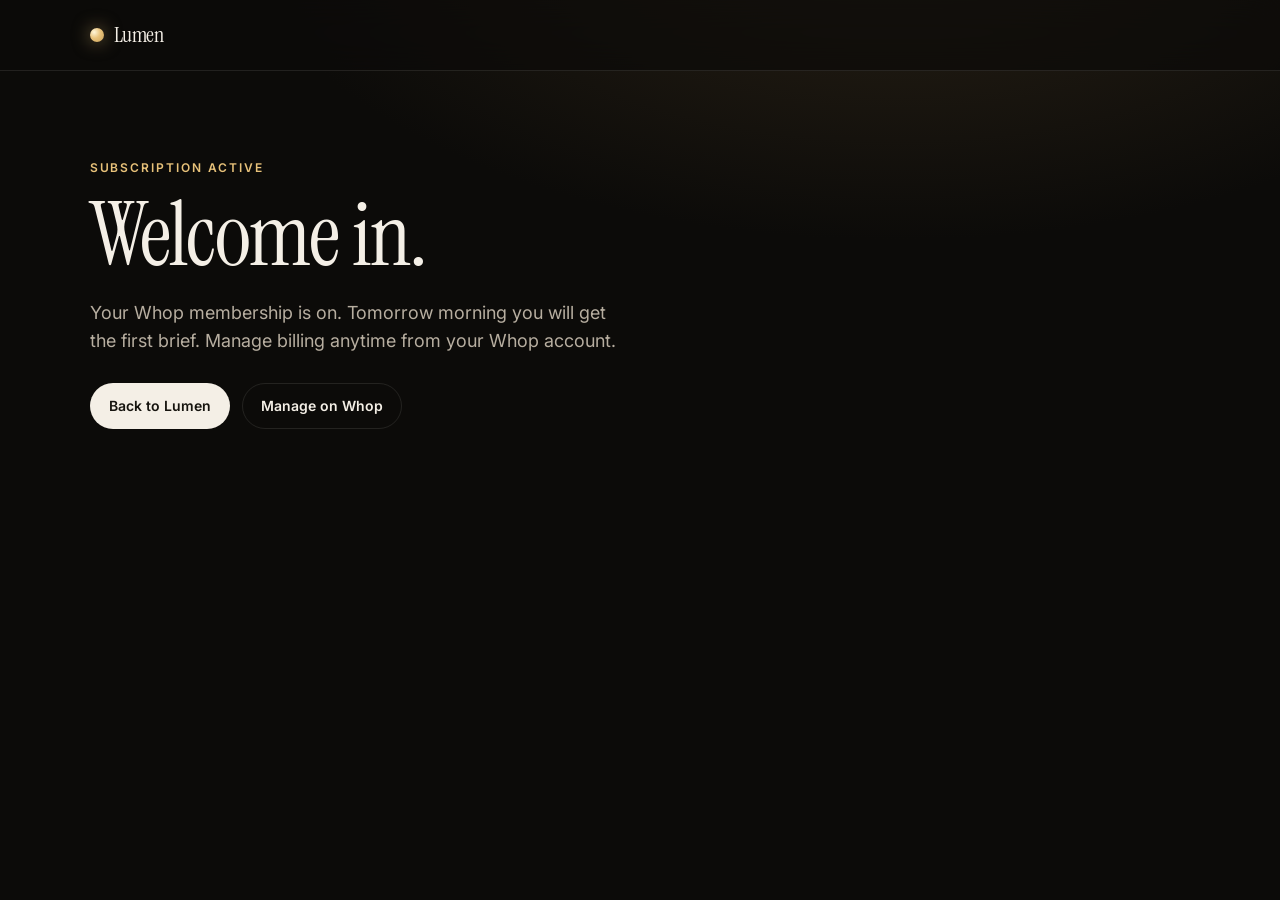
==== success.html @ bfe964a1 "Add Lumen marketing site with Whop checkout" ====
<!DOCTYPE html>
<html lang="en">
<head>
  <meta charset="UTF-8" />
  <meta name="viewport" content="width=device-width, initial-scale=1" />
  <title>You're in — Lumen</title>
  <link rel="preconnect" href="https://fonts.googleapis.com" />
  <link rel="preconnect" href="https://fonts.gstatic.com" crossorigin />
  <link href="https://fonts.googleapis.com/css2?family=Instrument+Serif:ital@0;1&family=Inter:wght@400;500;600&display=swap" rel="stylesheet" />
  <link rel="stylesheet" href="styles.css" />
</head>
<body>
  <header class="nav">
    <a class="brand" href="/"><span class="mark"></span> Lumen</a>
  </header>
  <main class="hero">
    <p class="eyebrow">Subscription active</p>
    <h1>Welcome in.</h1>
    <p class="lede">Your Whop membership is on. Tomorrow morning you will get the first brief. Manage billing anytime from your Whop account.</p>
    <div class="cta-row">
      <a class="btn solid" href="/">Back to Lumen</a>
      <a class="btn ghost" href="https://whop.com" target="_blank" rel="noopener">Manage on Whop</a>
    </div>
  </main>
</body>
</html>
---- styles.css ----
:root {
  --bg: #0c0b09;
  --bg-2: #141310;
  --ink: #f4efe6;
  --muted: #b7aea0;
  --line: rgba(244, 239, 230, 0.1);
  --gold: #e8c27a;
  --gold-2: #c9a15a;
  --ok: #c9d4b8;
}

* { box-sizing: border-box; margin: 0; padding: 0; }
html { scroll-behavior: smooth; }
body {
  font-family: Inter, ui-sans-serif, system-ui, sans-serif;
  background: radial-gradient(1200px 600px at 70% -10%, #2a2216 0%, var(--bg) 55%);
  color: var(--ink);
  min-height: 100vh;
  line-height: 1.55;
}
.noise {
  pointer-events: none;
  position: fixed; inset: 0;
  opacity: 0.04;
  background-image: url("data:image/svg+xml,%3Csvg viewBox='0 0 200 200' xmlns='http://www.w3.org/2000/svg'%3E%3Cfilter id='n'%3E%3CfeTurbulence type='fractalNoise' baseFrequency='.8' numOctaves='4'/%3E%3C/filter%3E%3Crect width='100%25' height='100%25' filter='url(%23n)'/%3E%3C/svg%3E");
}
a { color: inherit; text-decoration: none; }
h1, h2, .brand {
  font-family: "Instrument Serif", Georgia, serif;
  font-weight: 400;
  letter-spacing: -0.02em;
}
.nav {
  position: sticky; top: 0; z-index: 20;
  display: flex; align-items: center; gap: 24px;
  padding: 18px 7vw;
  backdrop-filter: blur(16px);
  background: rgba(12, 11, 9, 0.7);
  border-bottom: 1px solid var(--line);
}
.brand { display: flex; align-items: center; gap: 10px; font-size: 22px; }
.brand.small { font-size: 18px; }
.mark {
  width: 14px; height: 14px; border-radius: 99px;
  background: radial-gradient(circle at 30% 30%, #fff6d8, var(--gold) 45%, var(--gold-2));
  box-shadow: 0 0 18px rgba(232, 194, 122, 0.55);
}
.links { margin-left: auto; display: flex; gap: 22px; color: var(--muted); font-size: 14px; }
.links a:hover { color: var(--ink); }
.btn {
  display: inline-flex; align-items: center; justify-content: center;
  border-radius: 999px; padding: 11px 18px;
  font-size: 14px; font-weight: 600; border: 1px solid transparent;
  cursor: pointer; font-family: inherit;
}
.btn.solid { background: var(--ink); color: #16140f; }
.btn.solid:hover { background: #fff; }
.btn.ghost { border-color: var(--line); color: var(--ink); background: transparent; }
.btn.wide { width: 100%; }
.hero {
  padding: 88px 7vw 40px;
  max-width: 980px;
}
.eyebrow {
  color: var(--gold);
  font-size: 12px; letter-spacing: 0.16em; text-transform: uppercase;
  font-weight: 600; margin-bottom: 16px;
}
h1 { font-size: clamp(44px, 7vw, 88px); line-height: 0.95; }
h1 em { font-style: italic; color: var(--gold); }
.lede { margin-top: 22px; max-width: 540px; color: var(--muted); font-size: 18px; }
.lede.tight { margin: 10px auto 0; text-align: center; }
.cta-row { display: flex; gap: 12px; margin-top: 28px; flex-wrap: wrap; }
.fine { margin-top: 14px; color: #8d8578; font-size: 13px; }
.fine.center { text-align: center; }
.fine a { color: var(--gold); text-decoration: underline; }

.stage { padding: 20px 7vw 80px; }
.window {
  border: 1px solid var(--line);
  border-radius: 22px;
  overflow: hidden;
  background: linear-gradient(180deg, #1b1914, #12110e);
  box-shadow: 0 40px 80px rgba(0,0,0,.35);
}
.chrome {
  display: flex; align-items: center; gap: 8px;
  padding: 14px 16px; border-bottom: 1px solid var(--line);
  color: #8d8578; font-size: 12px;
}
.chrome span { width: 8px; height: 8px; border-radius: 99px; background: #3a362e; }
.chrome p { margin-left: 8px; }
.brief { padding: 28px; display: grid; gap: 22px; }
.brief-head { display: flex; justify-content: space-between; gap: 16px; align-items: end; }
.date { color: var(--muted); font-size: 13px; }
.brief h2 { font-size: 32px; }
.pill {
  border: 1px solid var(--line); border-radius: 999px;
  padding: 6px 12px; font-size: 12px; color: var(--ok);
}
.brief article {
  background: rgba(255,255,255,0.03);
  border: 1px solid var(--line);
  border-radius: 16px; padding: 18px 20px;
}
.brief h3 { font-family: Inter, sans-serif; font-size: 13px; letter-spacing: .08em; text-transform: uppercase; color: var(--muted); margin-bottom: 10px; }
.brief li { margin: 8px 0 8px 18px; color: #ddd6c8; }

.grid-3 {
  display: grid; grid-template-columns: repeat(3, 1fr);
  gap: 22px; padding: 20px 7vw 80px;
}
.grid-3 h3 { font-family: Inter, sans-serif; font-size: 18px; margin: 8px 0; }
.grid-3 p { color: var(--muted); }
.num { color: var(--gold-2); font-size: 12px; letter-spacing: .14em; }

.split {
  display: grid; grid-template-columns: 1.1fr .9fr;
  gap: 40px; padding: 20px 7vw 90px; align-items: center;
}
.split h2 { font-size: clamp(36px, 5vw, 60px); line-height: 1; margin-bottom: 16px; }
.split p { color: var(--muted); max-width: 460px; }
.checks { list-style: none; display: grid; gap: 14px; }
.checks li {
  padding: 14px 16px; border: 1px solid var(--line); border-radius: 14px;
  background: rgba(255,255,255,0.02);
}
.checks li::before { content: "\2713  "; color: var(--gold); }

.pricing { padding: 10px 7vw 100px; text-align: center; }
.pricing h2 { font-size: clamp(36px, 5vw, 64px); }
.plans {
  margin-top: 40px;
  display: grid; grid-template-columns: repeat(2, minmax(0, 420px));
  gap: 18px; justify-content: center; text-align: left;
}
.plan {
  border: 1px solid var(--line); border-radius: 22px;
  padding: 26px; background: var(--bg-2);
  display: flex; flex-direction: column; gap: 18px;
}
.plan.featured {
  background: linear-gradient(180deg, #221c14, #15130f);
  border-color: rgba(232,194,122,.35);
  box-shadow: 0 0 0 1px rgba(232,194,122,.12), 0 30px 60px rgba(0,0,0,.25);
}
.badge {
  display: inline-block; font-size: 11px; letter-spacing: .12em; text-transform: uppercase;
  color: #1a160f; background: var(--gold); border-radius: 999px; padding: 4px 10px; font-weight: 700;
}
.price { font-size: 40px; font-family: "Instrument Serif", serif; margin: 8px 0; }
.price span { font-size: 16px; color: var(--muted); font-family: Inter, sans-serif; }
.plan header p { color: var(--muted); }
.plan ul { list-style: none; color: #ddd6c8; display: grid; gap: 8px; flex: 1; }
.plan li::before { content: "\2013  "; color: var(--gold-2); }

footer {
  display: flex; justify-content: space-between; align-items: center;
  padding: 28px 7vw 40px; border-top: 1px solid var(--line); color: var(--muted); font-size: 13px;
}

.overlay {
  position: fixed; inset: 0; background: rgba(0,0,0,.62);
  display: grid; place-items: center; z-index: 40; padding: 20px;
}
.sheet {
  width: min(560px, 100%);
  background: #141310;
  border: 1px solid var(--line);
  border-radius: 20px;
  padding: 18px 18px 22px;
  max-height: 90vh; overflow: auto;
}
.sheet-bar { display: flex; justify-content: space-between; align-items: start; margin-bottom: 12px; }
.sheet h3 { font-size: 24px; }
.icon-btn {
  background: transparent; border: 1px solid var(--line); color: var(--ink);
  width: 36px; height: 36px; border-radius: 999px; cursor: pointer;
}
.embed { min-height: 420px; }

@media (max-width: 860px) {
  .links { display: none; }
  .grid-3, .split, .plans { grid-template-columns: 1fr; }
  .hero { padding-top: 56px; }
}
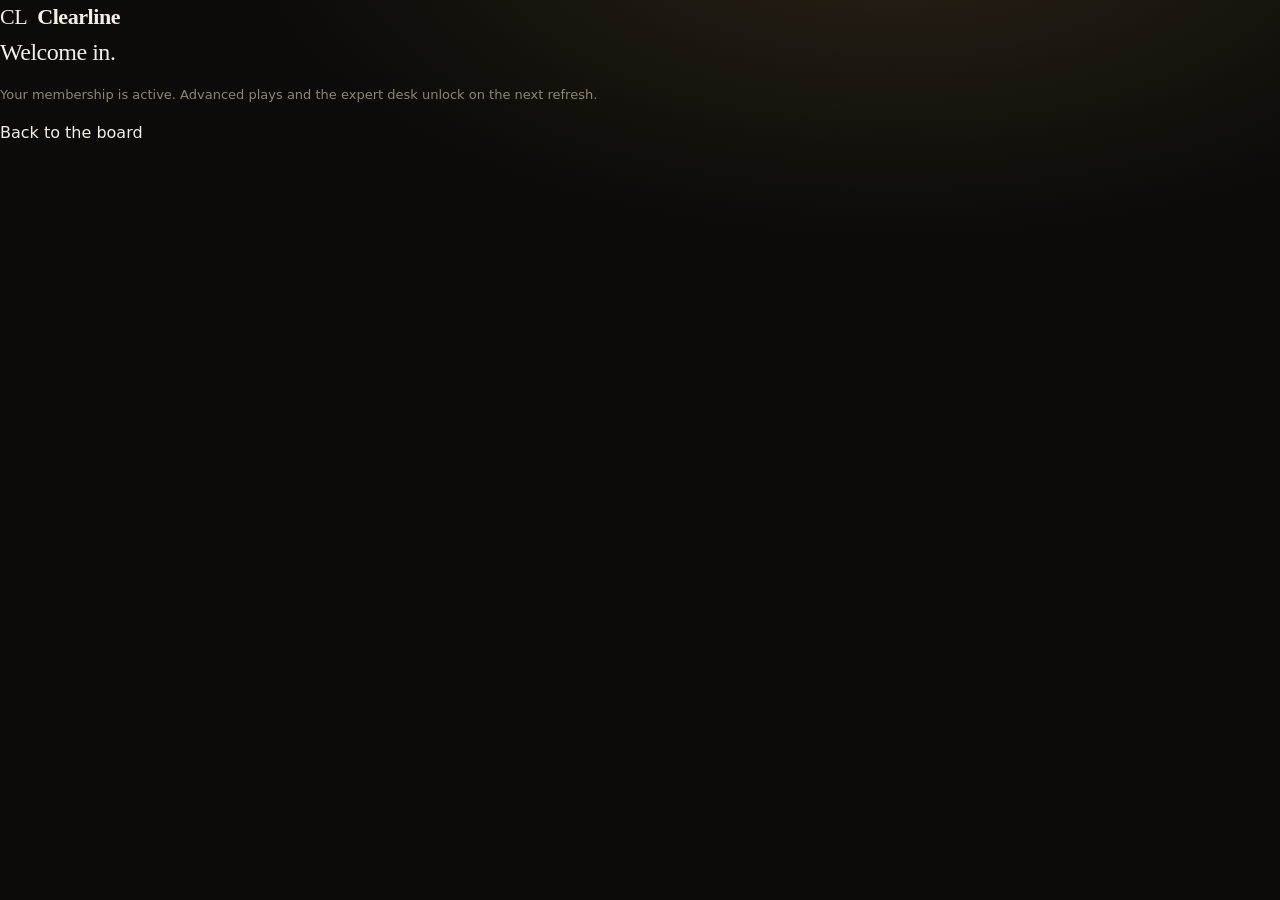
==== commit 78ecb824: "Ship Clearline board UI" ====
--- a/success.html
+++ b/success.html
@@ -3,24 +3,17 @@
 <head>
   <meta charset="UTF-8" />
   <meta name="viewport" content="width=device-width, initial-scale=1" />
-  <title>You're in — Lumen</title>
-  <link rel="preconnect" href="https://fonts.googleapis.com" />
-  <link rel="preconnect" href="https://fonts.gstatic.com" crossorigin />
-  <link href="https://fonts.googleapis.com/css2?family=Instrument+Serif:ital@0;1&family=Inter:wght@400;500;600&display=swap" rel="stylesheet" />
+  <title>You're in — Clearline</title>
   <link rel="stylesheet" href="styles.css" />
 </head>
 <body>
-  <header class="nav">
-    <a class="brand" href="/"><span class="mark"></span> Lumen</a>
+  <header class="topbar">
+    <div class="brand"><span class="logo">CL</span><strong>Clearline</strong></div>
   </header>
-  <main class="hero">
-    <p class="eyebrow">Subscription active</p>
-    <h1>Welcome in.</h1>
-    <p class="lede">Your Whop membership is on. Tomorrow morning you will get the first brief. Manage billing anytime from your Whop account.</p>
-    <div class="cta-row">
-      <a class="btn solid" href="/">Back to Lumen</a>
-      <a class="btn ghost" href="https://whop.com" target="_blank" rel="noopener">Manage on Whop</a>
-    </div>
+  <main class="board">
+    <div class="section-head"><h2>Welcome in.</h2></div>
+    <p class="fine">Your membership is active. Advanced plays and the expert desk unlock on the next refresh.</p>
+    <p style="margin-top:16px"><a class="pill-btn" href="/">Back to the board</a></p>
   </main>
 </body>
 </html>
--- a/styles.css
+++ b/styles.css
@@ -161,7 +161,14 @@
 
 .overlay {
   position: fixed; inset: 0; background: rgba(0,0,0,.62);
-  display: grid; place-items: center; z-index: 40; padding: 20px;
+  display: none;
+  place-items: center; z-index: 40; padding: 20px;
+}
+.overlay.is-open {
+  display: grid;
+}
+.overlay[hidden] {
+  display: none !important;
 }
 .sheet {
   width: min(560px, 100%);
